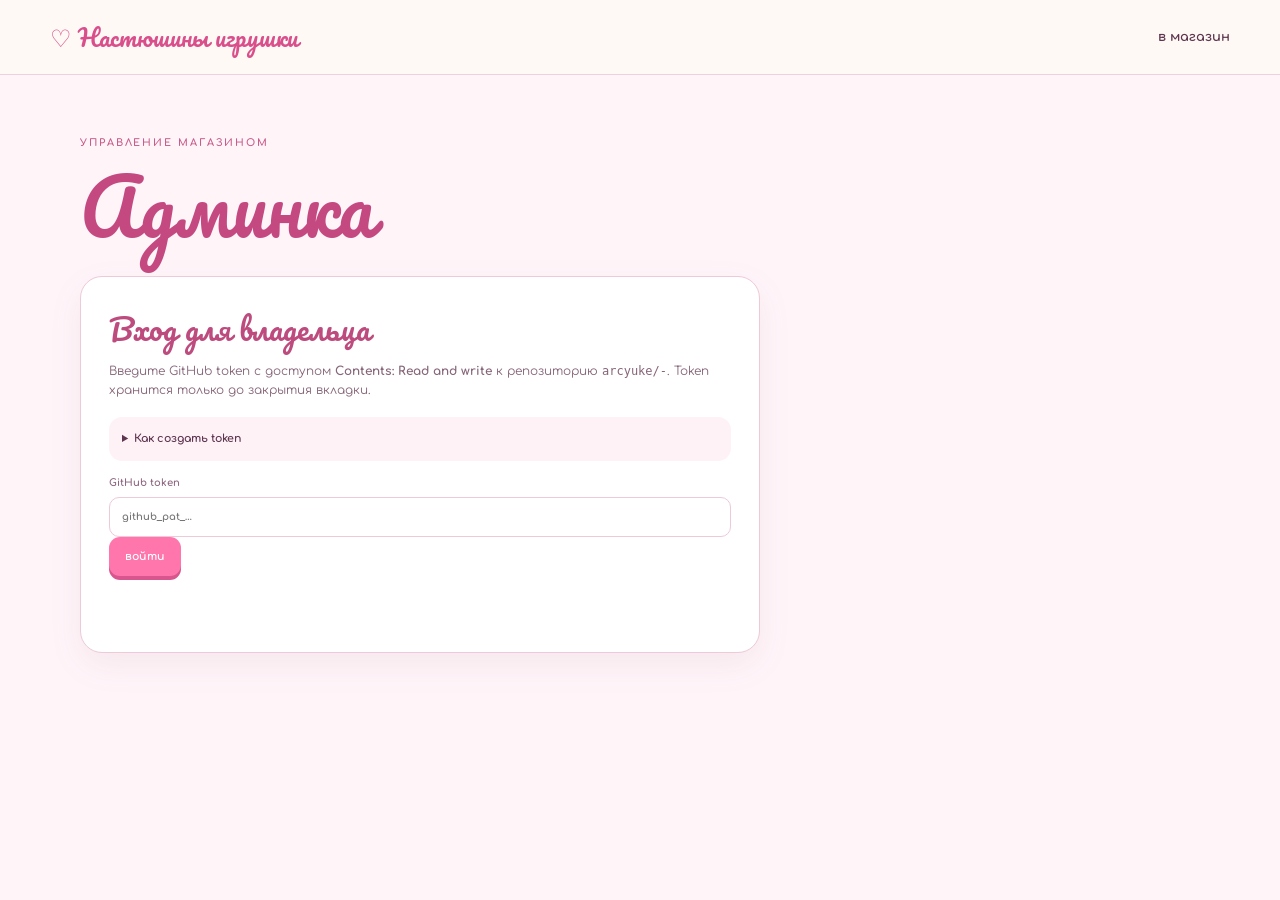
==== admin.html @ d54e8b75 "Собрать розовый магазин игрушек с админкой" ====
<!doctype html>
<html lang="ru">
<head>
  <meta charset="utf-8"><meta name="viewport" content="width=device-width, initial-scale=1">
  <meta name="robots" content="noindex,nofollow"><title>Админка — Настюшины игрушки</title>
  <link rel="stylesheet" href="assets/css/site.css"><link rel="stylesheet" href="assets/css/admin.css">
</head>
<body class="admin-body">
  <header class="site-header"><nav class="nav-shell"><a class="logo" href="index.html"><span>♡</span> Настюшины игрушки</a><div class="nav-links"><a href="index.html">в магазин</a></div></nav></header>
  <main class="admin-shell">
    <div class="admin-heading"><p class="eyebrow">управление магазином</p><h1 class="page-title">Админка</h1></div>
    <section class="login-panel" id="login-panel">
      <h2>Вход для владельца</h2>
      <p>Введите GitHub token с доступом <strong>Contents: Read and write</strong> к репозиторию <code>arcyuke/-</code>. Token хранится только до закрытия вкладки.</p>
      <details><summary>Как создать token</summary><ol><li>GitHub → Settings → Developer settings.</li><li>Fine-grained tokens → Generate new token.</li><li>Выберите репозиторий <b>arcyuke/-</b>.</li><li>Repository permissions → Contents → Read and write.</li></ol></details>
      <label>GitHub token<input id="token" type="password" autocomplete="off" placeholder="github_pat_…"></label>
      <button class="admin-button" id="login" type="button">войти</button><p class="admin-message" id="login-message"></p>
    </section>

    <section id="editor" hidden>
      <div class="editor-toolbar"><div><strong id="editor-status"></strong><p>Товары и фотографии сохраняются прямо в магазин.</p></div><div class="editor-actions"><button class="admin-button soft" id="add-product" type="button">+ товар</button><button class="admin-button" id="save" type="button">сохранить всё</button><button class="admin-button ghost" id="logout" type="button">выйти</button></div></div>
      <p class="admin-message sticky-message" id="save-message"></p>
      <div class="product-editor" id="product-editor"></div>
    </section>
  </main>
  <script src="assets/js/admin.js"></script>
</body>
</html>
---- assets/css/site.css ----
@import url('https://fonts.googleapis.com/css2?family=Comfortaa:wght@400;500;600;700&family=Pacifico&display=swap');

:root{--ink:#5e3650;--ink-soft:#865b76;--pink:#ff76ad;--pink-2:#ffb8d4;--blush:#fff0f6;--cream:#fffaf4;--lilac:#e7d7ff;--mint:#dff7ec;--line:#edc9da;--white:#fff;--shadow:0 18px 45px rgba(171,79,123,.14)}
*{box-sizing:border-box;margin:0;padding:0}
html{scroll-behavior:smooth}
body{min-height:100vh;overflow-x:hidden;background:var(--cream);color:var(--ink);font-family:'Comfortaa',system-ui,sans-serif;font-size:15px;line-height:1.6}
a{color:inherit}img{display:block;max-width:100%}button,input,textarea,select{font:inherit;color:inherit}
button,a{-webkit-tap-highlight-color:transparent}

.site-header{position:sticky;top:0;z-index:80;background:rgba(255,250,244,.88);backdrop-filter:blur(15px);border-bottom:1px solid rgba(237,201,218,.85)}
.nav-shell{width:min(1180px,calc(100% - 36px));min-height:74px;margin:auto;display:flex;align-items:center;justify-content:space-between;gap:26px}
.logo{text-decoration:none;font-family:'Pacifico',cursive;font-size:24px;color:#d94f8b;white-space:nowrap}.logo span{display:inline-block;animation:heartbeat 1.8s infinite}
.nav-links{display:flex;align-items:center;gap:25px}.nav-links a{text-decoration:none;font-weight:700;font-size:13px;transition:.2s}.nav-links a:hover{color:var(--pink);transform:translateY(-1px)}
.bag-link{padding:8px 13px;border:1px solid var(--line);border-radius:99px;background:#fff}.bag-link b{display:inline-grid;place-items:center;min-width:22px;height:22px;margin-left:5px;border-radius:50%;background:var(--pink);color:#fff;font-size:11px}
.nav-toggle{display:none;border:0;background:transparent;font-size:23px;color:var(--pink)}

.hero{position:relative;min-height:670px;display:grid;grid-template-columns:minmax(0,1.05fr) minmax(360px,.95fr);align-items:center;gap:30px;width:min(1260px,100%);margin:auto;padding:75px max(30px,calc((100vw - 1180px)/2));overflow:hidden;background:radial-gradient(circle at 85% 25%,#ffe0ed 0 15%,transparent 35%),linear-gradient(135deg,#fffaf4,#fff0f6 63%,#f2e7ff)}
.hero-copy{position:relative;z-index:2}.eyebrow{text-transform:uppercase;letter-spacing:.19em;font-size:10px;font-weight:700;color:#c85d8b;margin-bottom:13px}
.hero h1,.section-heading h2,.story-strip h2,.about-hero h1,.about-card h2{font-family:'Pacifico',cursive;font-weight:400;line-height:1.14;color:#c94782}
.hero h1{font-size:clamp(54px,6.5vw,94px);max-width:720px}.hero h1 em{font-style:normal;color:#75516f}
.hero-copy>p:not(.eyebrow){max-width:620px;font-size:16px;color:var(--ink-soft);margin-top:20px}
.hero-actions{display:flex;flex-wrap:wrap;gap:11px;margin-top:30px}.button{display:inline-flex;align-items:center;justify-content:center;min-width:190px;padding:13px 20px;border:2px solid var(--pink);border-radius:16px;text-decoration:none;font-weight:700;font-size:12px;box-shadow:0 6px 0 rgba(180,70,120,.14);transition:.2s}.button:hover{transform:translateY(-3px);box-shadow:0 9px 0 rgba(180,70,120,.13)}.button.primary{background:var(--pink);color:#fff}.button.secondary{background:#fff;color:#c34e81}
.trust-row{display:flex;flex-wrap:wrap;gap:17px;margin-top:27px;color:#a76a87;font-size:10px;font-weight:700}
.hero-art{position:relative;z-index:1;display:grid;place-items:center;min-height:460px}.plush-card{position:relative;width:min(390px,80vw);aspect-ratio:4/5;display:flex;flex-direction:column;align-items:center;justify-content:center;border-radius:46% 46% 44% 44%;background:linear-gradient(160deg,#ffe3ed,#f7c8dc);border:8px solid rgba(255,255,255,.8);box-shadow:0 30px 80px rgba(161,78,117,.24);transform:rotate(3deg)}
.hero-sprite-sheet{position:absolute;right:-90px;bottom:-100px;width:410px;opacity:.24;filter:drop-shadow(0 14px 20px rgba(154,72,111,.2));image-rendering:pixelated;animation:bob 4.2s ease-in-out infinite}
.plush-card:before,.plush-card:after{content:"";position:absolute;top:7%;width:34%;aspect-ratio:1;border-radius:50%;background:#efbdd2;z-index:-1;border:7px solid rgba(255,255,255,.7)}.plush-card:before{left:-3%}.plush-card:after{right:-3%}
.plush-face{font-family:monospace;font-size:clamp(48px,7vw,82px);color:#9b5374;letter-spacing:-8px}.plush-card i{margin-top:24px;padding:8px 17px;border-radius:99px;background:#fff8;color:#b24d7a;font-style:normal;font-size:11px;font-weight:700}
.sparkle{position:absolute;color:#e05895;font-size:32px;animation:twinkle 2s ease-in-out infinite}.s1{top:8%;right:2%}.s2{bottom:12%;left:3%;animation-delay:.6s}.s3{top:30%;left:0;color:#9f6bd5;animation-delay:1s}
.hero-bubble{position:absolute;border-radius:50%;filter:blur(1px);opacity:.6}.bubble-one{width:180px;height:180px;left:-50px;bottom:30px;background:#ffd9e7}.bubble-two{width:110px;height:110px;right:35%;top:-30px;background:#e7d7ff}

.pixel-friends{position:absolute;z-index:3;top:38px;left:42%;display:flex;align-items:end;filter:drop-shadow(0 8px 10px #d98ab366);animation:bob 3.2s ease-in-out infinite}.pixel-animal{position:relative;width:34px;height:33px;background:#d99ab5;border:4px solid #70465e;box-shadow:inset 0 -6px #c77d9e;image-rendering:pixelated}.pixel-animal:before,.pixel-animal:after{content:"";position:absolute;top:-12px;width:12px;height:13px;background:#d99ab5;border:4px solid #70465e;border-bottom:0}.pixel-animal:before{left:-4px}.pixel-animal:after{right:-4px}.cat-a:after{box-shadow:7px 25px 0 -3px #70465e}.cat-b{background:#efc8a6;box-shadow:inset 0 -6px #dea77f}.cat-b:before,.cat-b:after{background:#efc8a6}.tiny-heart{font-family:monospace;color:#ff4f92;font-size:22px;margin:0 8px 8px;animation:heartbeat 1.3s infinite}
.marquee{overflow:hidden;padding:10px 0;background:var(--pink);color:#fff;border-block:3px solid #fff;font-size:10px;letter-spacing:.16em;text-transform:uppercase;white-space:nowrap}.marquee div{width:max-content;animation:marquee 25s linear infinite}

.catalog-section{width:min(1180px,calc(100% - 32px));margin:auto;padding:92px 0}.section-heading{text-align:center;margin-bottom:30px}.section-heading h2{font-size:clamp(38px,5vw,61px)}
.filter-row{display:flex;flex-wrap:wrap;justify-content:center;gap:8px;margin:0 auto 35px}.filter-button{border:1px solid var(--line);border-radius:99px;background:#fff;padding:9px 15px;cursor:pointer;font-size:11px;font-weight:700;transition:.2s}.filter-button:hover,.filter-button.active{background:var(--pink);border-color:var(--pink);color:#fff;transform:translateY(-2px)}
.products-grid{display:grid;grid-template-columns:repeat(3,minmax(0,1fr));gap:24px}.product-card{position:relative;overflow:hidden;background:#fff;border:1px solid #f0cfde;border-radius:24px;box-shadow:0 10px 28px rgba(143,75,108,.09);opacity:0;transform:translateY(18px);transition:opacity .45s,transform .45s,box-shadow .25s}.product-card.visible{opacity:1;transform:none}.product-card:hover{transform:translateY(-7px);box-shadow:var(--shadow)}.product-link{text-decoration:none;display:block}.product-image{position:relative;aspect-ratio:1/1;background:linear-gradient(145deg,#fff2f7,#ecdfff);overflow:hidden}.product-image img{width:100%;height:100%;object-fit:cover;transition:transform .35s}.product-card:hover img{transform:scale(1.035)}
.product-placeholder{width:100%;height:100%;display:grid;place-items:center;font-size:86px;background-image:linear-gradient(90deg,rgba(255,255,255,.3) 1px,transparent 1px),linear-gradient(rgba(255,255,255,.3) 1px,transparent 1px);background-size:12px 12px}.product-placeholder:after{content:"♡";position:absolute;right:20px;bottom:12px;font-size:31px;color:#dd70a0}
.product-badge{position:absolute;top:13px;left:13px;padding:6px 10px;border-radius:99px;background:#fff;color:#d84f8b;font-size:9px;font-weight:700;box-shadow:0 5px 14px #a64d7730}.product-content{padding:18px 18px 20px}.product-title{font-family:'Pacifico',cursive;color:#b84879;font-size:24px;font-weight:400;line-height:1.25}.product-description{min-height:48px;margin:8px 0 15px;color:#886177;font-size:11px}.product-row{display:flex;justify-content:space-between;align-items:center;gap:12px}.product-price{font-weight:800;color:#6e4059}.product-stock{font-size:9px;font-weight:700;color:#7a9d8c}.product-stock.out{color:#bd7a95}.loading,.empty{text-align:center;grid-column:1/-1;padding:55px;color:#a56e89}

.story-strip{position:relative;width:min(1100px,calc(100% - 32px));margin:0 auto 80px;padding:55px 60px;display:grid;grid-template-columns:1fr 1.1fr;gap:45px;align-items:center;background:#f0e5ff;border:1px solid #decaf7;border-radius:32px;overflow:hidden}.story-strip h2{font-size:clamp(37px,4.5vw,58px)}.story-strip>p{color:#765d77}.bear-friends{position:absolute;right:40px;bottom:12px;opacity:.12;display:flex;align-items:center}.pixel-bear{position:relative;width:55px;height:68px;border:6px solid var(--ink);background:#dda983;border-radius:18px}.pixel-bear:before,.pixel-bear:after{content:"";position:absolute;top:-17px;width:18px;height:18px;border:5px solid var(--ink);background:#dda983;border-radius:5px}.pixel-bear:before{left:-7px}.pixel-bear:after{right:-7px}.pixel-bear.second{background:#eeabc5}.holding-hands{width:25px;height:7px;background:var(--ink)}
.story-sprite-sheet{position:absolute;right:-60px;bottom:-115px;width:430px;opacity:.13;image-rendering:pixelated}
.promise-grid{width:min(1100px,calc(100% - 32px));margin:0 auto 90px;display:grid;grid-template-columns:repeat(3,1fr);gap:16px}.promise-grid article{padding:28px;border:1px dashed #e4a9c3;border-radius:21px;background:#fff}.promise-grid b{color:#e66da3;font-size:11px}.promise-grid h3{margin:9px 0 6px;font-family:'Pacifico';font-size:24px;font-weight:400;color:#b84c7d}.promise-grid p{font-size:11px;color:#89667a}

.main-footer{position:relative;background:#653d59;color:#ffeaf3;padding:58px 0 25px;overflow:hidden}.footer-content{width:min(1100px,calc(100% - 36px));margin:auto;display:grid;grid-template-columns:1.3fr repeat(2,1fr);gap:45px}.footer-brand .logo{color:#fff}.footer-brand p{max-width:390px;margin-top:12px;color:#e8cbd9;font-size:11px}.footer-section h3{margin-bottom:13px;color:#fff;font-family:'Pacifico';font-weight:400;font-size:21px}.footer-section p{font-size:11px;margin:6px 0;color:#e8cbd9}.footer-section a{text-decoration:none}.footer-section a:hover{color:#fff}.admin-entry{opacity:.55}.footer-bottom{width:min(1100px,calc(100% - 36px));margin:35px auto 0;padding-top:18px;border-top:1px solid #ffffff22;font-size:9px;text-align:center;color:#d8b5c7}

.page-shell,.about-page,.product-page{width:min(1100px,calc(100% - 32px));margin:auto;padding:72px 0 90px;min-height:66vh}.page-title{font-family:'Pacifico';font-weight:400;font-size:clamp(48px,6vw,76px);color:#c44980;line-height:1.1}
.about-hero{text-align:center;max-width:850px;margin:auto;padding:45px 0 75px}.about-hero h1{font-size:clamp(55px,7vw,95px)}.about-hero h1 em{font-style:normal;color:#74536d}.about-hero>p:last-child{max-width:620px;margin:22px auto 0;color:#89677b}.about-card{display:grid;grid-template-columns:180px 1fr;gap:45px;align-items:center;padding:48px;border:1px solid var(--line);border-radius:30px;background:#fff;box-shadow:var(--shadow)}.about-icon{width:150px;height:150px;display:grid;place-items:center;border-radius:42% 58% 50% 50%;background:#ffdbea;color:#d95992;font-size:68px}.about-card h2{font-size:39px}.about-card p{margin-top:14px;color:#7f6073}.quote-card{max-width:750px;margin:35px auto 0;padding:36px;text-align:center;background:#e9ddff;border-radius:26px}.quote-card p{font-family:'Pacifico';font-size:28px;color:#765172}.quote-card span{display:block;margin-top:10px;font-size:10px}

.product-layout{display:grid;grid-template-columns:1.08fr .92fr;gap:55px;align-items:start}.gallery-main{overflow:hidden;border-radius:28px;background:#f8e7f0;border:1px solid var(--line);aspect-ratio:1/1}.gallery-main img{width:100%;height:100%;object-fit:cover}.product-large-placeholder{height:100%;display:grid;place-items:center;font-size:130px;background:linear-gradient(145deg,#ffeaf3,#e7d8ff)}.gallery-thumbs{display:flex;gap:9px;margin-top:11px;overflow:auto}.gallery-thumb{width:74px;height:74px;flex:0 0 auto;padding:0;border:2px solid transparent;border-radius:12px;overflow:hidden;background:#fff;cursor:pointer}.gallery-thumb.active{border-color:var(--pink)}.gallery-thumb img{width:100%;height:100%;object-fit:cover}.product-info{position:sticky;top:105px}.product-info .product-badge{position:static;display:inline-block}.product-info h1{font-family:'Pacifico';font-size:clamp(46px,5vw,68px);font-weight:400;color:#bf4b7d;line-height:1.15;margin:13px 0}.product-info .lead{color:#7b5c70;margin-bottom:22px}.detail-list{list-style:none;padding:18px 0;border-block:1px dashed var(--line)}.detail-list li{padding:5px 0;font-size:12px}.detail-list li:before{content:"♡";color:var(--pink);margin-right:9px}.buy-row{display:flex;align-items:center;justify-content:space-between;gap:20px;margin:26px 0 12px}.big-price{font-size:25px;font-weight:800}.stock-note{font-size:10px;color:#799985}.add-to-cart{width:100%;border:0;border-radius:17px;background:var(--pink);color:#fff;padding:15px;cursor:pointer;font-weight:800;box-shadow:0 7px 0 #d54f88;transition:.15s}.add-to-cart:hover{transform:translateY(-2px)}.add-to-cart:active{transform:translateY(4px);box-shadow:0 3px 0 #d54f88}.add-to-cart:disabled{background:#cbb4bf;box-shadow:none;cursor:not-allowed}.back-link{display:inline-block;margin-bottom:25px;text-decoration:none;font-size:11px;color:#ad6e8b}

.cart-items{display:grid;gap:12px;margin-top:35px}.cart-item{display:grid;grid-template-columns:100px 1fr auto;gap:18px;align-items:center;padding:12px;border:1px solid var(--line);border-radius:18px;background:#fff}.cart-item-media{width:100px;height:100px;border-radius:12px;overflow:hidden;background:#f7ddea;display:grid;place-items:center;font-size:42px}.cart-item-media img{width:100%;height:100%;object-fit:cover}.cart-item h3{font-family:'Pacifico';font-weight:400;font-size:23px;color:#b64b7a}.cart-item p{font-size:11px;color:#916a80}.qty{display:flex;align-items:center;gap:9px}.qty button,.remove-item{border:1px solid var(--line);background:#fff;border-radius:9px;cursor:pointer}.qty button{width:32px;height:32px}.remove-item{padding:8px;margin-top:7px;color:#b6718e;font-size:9px}.cart-summary{margin-top:24px;padding:25px;border-radius:20px;background:#f0e5ff;border:1px solid #dfcdf5}.summary-row{display:flex;justify-content:space-between;font-weight:800}.checkout-form{display:grid;grid-template-columns:1fr 1fr;gap:12px;margin-top:20px}.checkout-form input,.checkout-form textarea{width:100%;border:1px solid var(--line);background:#fff;border-radius:12px;padding:13px}.checkout-form textarea{grid-column:1/-1;min-height:95px;resize:vertical}.checkout-button{grid-column:1/-1;border:0;background:var(--pink);color:#fff;border-radius:14px;padding:14px;font-weight:800;cursor:pointer}.empty-cart{text-align:center;padding:70px 20px}.empty-cart .empty-icon{font-size:70px}.empty-cart p{margin:10px 0 25px;color:#8d6d80}

.floatie{position:fixed;z-index:20;pointer-events:none;opacity:.38;animation:float-up var(--duration) linear infinite;animation-delay:var(--delay);bottom:-60px;left:var(--left);filter:drop-shadow(0 3px 2px #c95b8d33)}.pixel-heart{width:14px;height:14px;background:#ff7caf;box-shadow:-7px 0 #ff7caf,7px 0 #ff7caf,0 7px #ff7caf,0 14px #ff7caf;transform:rotate(45deg);image-rendering:pixelated}.pixel-star{font-family:monospace;color:#a777d4;font-size:22px}.float-kitty{width:24px;height:22px;background:#f0b9ce;border:3px solid #774a61;position:relative}.float-kitty:before,.float-kitty:after{content:"";position:absolute;top:-8px;width:8px;height:8px;background:#f0b9ce;border:3px solid #774a61;border-bottom:0}.float-kitty:before{left:-3px}.float-kitty:after{right:-3px}
.toast{position:fixed;z-index:150;right:18px;bottom:18px;max-width:340px;padding:13px 17px;border-radius:13px;background:#6c405c;color:#fff;box-shadow:var(--shadow);opacity:0;transform:translateY(15px);pointer-events:none;transition:.25s;font-size:11px}.toast.show{opacity:1;transform:none}

@keyframes heartbeat{0%,45%,100%{transform:scale(1)}15%{transform:scale(1.22)}}@keyframes twinkle{50%{transform:scale(.55) rotate(15deg);opacity:.35}}@keyframes bob{50%{transform:translateY(-8px)}}@keyframes marquee{to{transform:translateX(-50%)}}@keyframes float-up{0%{transform:translateY(0) rotate(0);opacity:0}10%{opacity:.38}90%{opacity:.38}100%{transform:translateY(-120vh) rotate(220deg);opacity:0}}
@media(prefers-reduced-motion:reduce){*,*:before,*:after{animation-duration:.01ms!important;animation-iteration-count:1!important;scroll-behavior:auto!important}.floatie{display:none}}

@media(max-width:900px){.hero{grid-template-columns:1fr;min-height:auto;padding-top:70px}.hero-copy{text-align:center}.hero-copy>p:not(.eyebrow){margin-inline:auto}.hero-actions,.trust-row{justify-content:center}.hero-art{min-height:370px}.plush-card{width:300px}.products-grid{grid-template-columns:repeat(2,1fr)}.story-strip{grid-template-columns:1fr}.promise-grid{grid-template-columns:1fr}.product-layout{grid-template-columns:1fr}.product-info{position:static}.footer-content{grid-template-columns:1fr 1fr}.footer-brand{grid-column:1/-1}.pixel-friends{left:auto;right:6%}}
@media(max-width:620px){.nav-shell{width:calc(100% - 24px);min-height:64px}.logo{font-size:19px}.nav-toggle{display:block}.nav-links{display:none;position:absolute;left:12px;right:12px;top:64px;flex-direction:column;align-items:stretch;gap:0;padding:10px;background:#fff;border:1px solid var(--line);border-radius:16px;box-shadow:var(--shadow)}.nav-links.open{display:flex}.nav-links a{padding:11px}.bag-link{border:0}.hero{padding:62px 16px 45px}.hero h1{font-size:48px}.hero-copy>p:not(.eyebrow){font-size:13px}.trust-row{gap:10px}.hero-art{min-height:320px}.plush-card{width:250px}.pixel-friends{top:18px}.catalog-section{padding:65px 0}.products-grid{grid-template-columns:1fr;gap:18px}.product-image{aspect-ratio:1.1/1}.story-strip{padding:38px 25px}.promise-grid{margin-bottom:65px}.footer-content{grid-template-columns:1fr}.about-page,.page-shell,.product-page{padding-top:50px}.about-hero{padding-top:15px}.about-card{grid-template-columns:1fr;padding:27px}.about-icon{width:110px;height:110px}.product-layout{gap:28px}.cart-item{grid-template-columns:72px 1fr}.cart-item-media{width:72px;height:72px}.cart-item>div:last-child{grid-column:1/-1;display:flex;justify-content:space-between;align-items:center}.checkout-form{grid-template-columns:1fr}.checkout-form textarea,.checkout-button{grid-column:auto}.footer-brand{grid-column:auto}}
---- assets/css/admin.css ----
.admin-body{background:#fff5f9}.admin-shell{width:min(1120px,calc(100% - 28px));margin:auto;padding:60px 0 90px}.admin-heading{margin-bottom:28px}.login-panel,.product-editor-card{background:#fff;border:1px solid var(--line);border-radius:22px;box-shadow:0 12px 34px rgba(143,75,108,.08)}.login-panel{max-width:680px;padding:28px}.login-panel h2{font-family:'Pacifico';font-weight:400;font-size:30px;color:#bd4b7d}.login-panel p{margin:9px 0 17px;color:#866578;font-size:12px}.login-panel details{padding:13px;border-radius:13px;background:#fff2f7;font-size:11px}.login-panel summary{cursor:pointer;font-weight:800}.login-panel ol{margin:12px 0 0 19px}.login-panel label,.field label{display:block;margin-top:14px;color:#8e6780;font-size:10px;font-weight:700}.login-panel input,.field input,.field textarea,.field select{display:block;width:100%;margin-top:6px;padding:11px 12px;border:1px solid var(--line);border-radius:10px;background:#fff;color:var(--ink);outline:none}.field textarea{min-height:84px;resize:vertical}.login-panel input:focus,.field input:focus,.field textarea:focus,.field select:focus{border-color:var(--pink);box-shadow:0 0 0 3px #ffb8d455}.admin-button{border:0;border-radius:11px;background:var(--pink);color:#fff;padding:11px 16px;cursor:pointer;font-size:11px;font-weight:800;box-shadow:0 4px 0 #d8568d}.admin-button:hover{transform:translateY(-1px)}.admin-button:disabled{opacity:.5;cursor:wait;transform:none}.admin-button.soft{background:#9a72cf;box-shadow:0 4px 0 #7551a5}.admin-button.ghost{background:#fff;color:#9b6981;border:1px solid var(--line);box-shadow:none}.admin-message{min-height:22px;margin-top:11px;color:#8f7181;font-size:11px}.admin-message.error{color:#d53f6e}.admin-message.success{color:#4c9a75}.editor-toolbar{position:sticky;top:84px;z-index:20;display:flex;align-items:center;justify-content:space-between;gap:20px;padding:14px 16px;margin-bottom:16px;border:1px solid var(--line);border-radius:17px;background:rgba(255,250,252,.94);backdrop-filter:blur(12px);box-shadow:0 8px 25px #7d486112}.editor-toolbar p{font-size:9px;color:#9b7188}.editor-actions{display:flex;gap:8px;flex-wrap:wrap}.sticky-message{position:sticky;top:157px;z-index:19;margin:0 0 12px;padding-left:8px}.product-editor{display:grid;gap:18px}.product-editor-card{padding:22px}.product-card-head{display:flex;justify-content:space-between;align-items:center;gap:20px;margin-bottom:12px}.product-card-head h2{font-family:'Pacifico';font-weight:400;color:#b94979;font-size:26px}.danger-button{border:1px solid #efb6c9;border-radius:9px;background:#fff7fa;color:#ca527a;padding:8px 11px;cursor:pointer;font-size:9px}.editor-grid{display:grid;grid-template-columns:1.2fr .8fr .8fr;gap:12px}.field.span-2{grid-column:span 2}.field.span-3{grid-column:1/-1}.check-row{display:flex;gap:18px;margin-top:17px;padding:13px;border-radius:12px;background:#fff5f9}.check-row label{font-size:10px;font-weight:700}.photo-zone{margin-top:18px;padding-top:18px;border-top:1px dashed var(--line)}.photo-zone h3{font-size:12px}.photo-actions{display:flex;align-items:center;gap:10px;margin:10px 0}.photo-input{font-size:10px}.photo-grid{display:grid;grid-template-columns:repeat(auto-fill,minmax(130px,1fr));gap:10px}.photo-card{position:relative;overflow:hidden;border:1px solid var(--line);border-radius:13px;background:#fff}.photo-card img{width:100%;aspect-ratio:1;object-fit:cover}.photo-card-controls{display:grid;grid-template-columns:1fr 1fr;gap:4px;padding:6px}.photo-card button{border:0;border-radius:6px;background:#fff0f5;padding:6px;cursor:pointer;font-size:8px}.photo-card .remove-photo{grid-column:1/-1;color:#c94672}.upload-status{font-size:9px;color:#9a7488}.empty-photos{font-size:10px;color:#a77d93;padding:12px;border:1px dashed var(--line);border-radius:10px}.code-note{font-family:monospace;font-size:10px;color:#8c6a7d}
@media(max-width:760px){.admin-shell{padding-top:40px}.editor-toolbar{position:static;align-items:flex-start;flex-direction:column}.editor-actions{width:100%}.editor-actions .admin-button{flex:1}.sticky-message{position:static}.editor-grid{grid-template-columns:1fr}.field.span-2,.field.span-3{grid-column:auto}.check-row{flex-direction:column;gap:7px}.product-editor-card{padding:16px}.photo-grid{grid-template-columns:repeat(2,1fr)}}
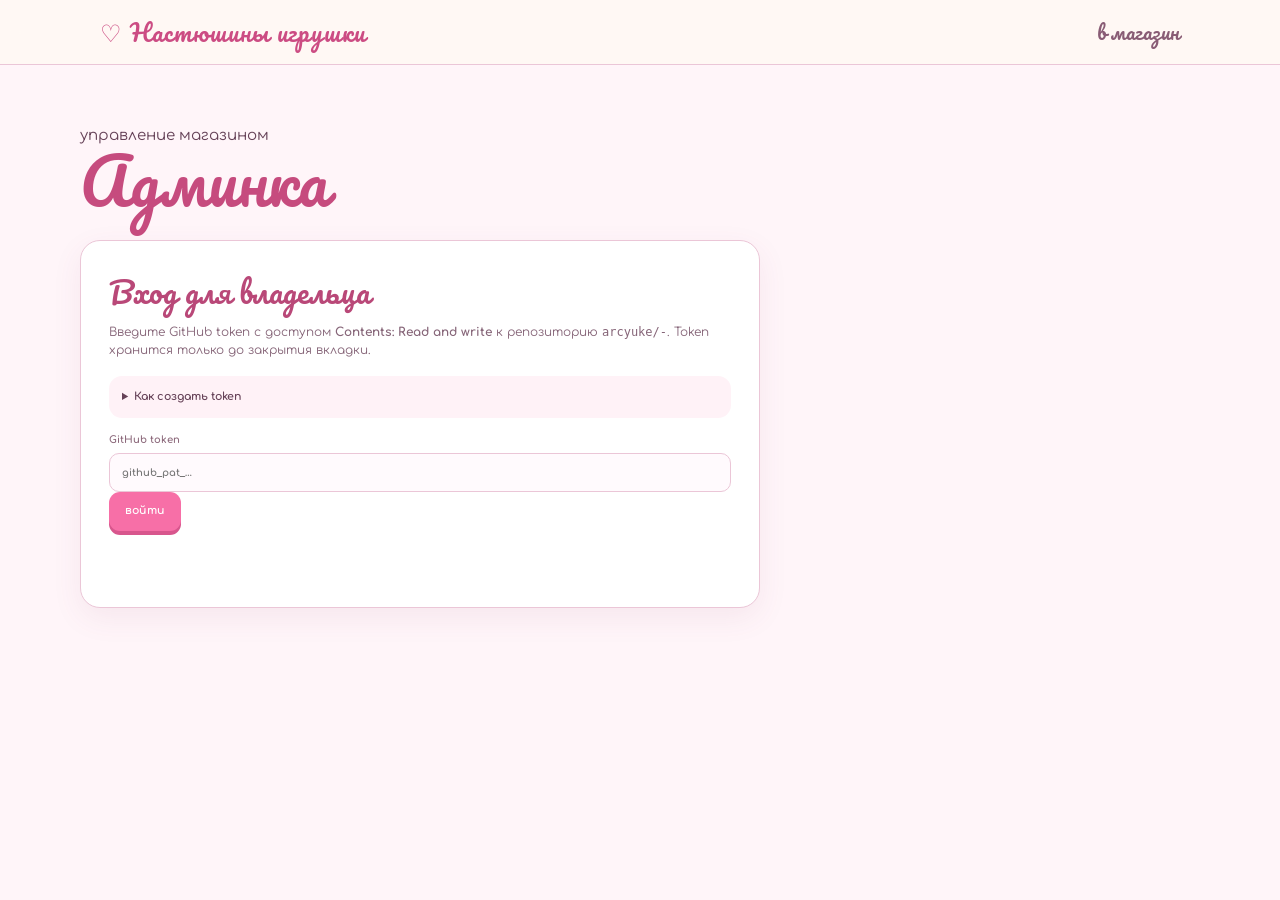
==== commit b3762483: "Пересобрать магазин на базе сайта 6months" ====
--- a/admin.html
+++ b/admin.html
@@ -3,7 +3,7 @@
 <head>
   <meta charset="utf-8"><meta name="viewport" content="width=device-width, initial-scale=1">
   <meta name="robots" content="noindex,nofollow"><title>Админка — Настюшины игрушки</title>
-  <link rel="stylesheet" href="assets/css/site.css"><link rel="stylesheet" href="assets/css/admin.css">
+  <link rel="stylesheet" href="assets/css/site.css"><link rel="stylesheet" href="assets/css/admin.css"><link rel="stylesheet" href="assets/css/toy-theme.css">
 </head>
 <body class="admin-body">
   <header class="site-header"><nav class="nav-shell"><a class="logo" href="index.html"><span>♡</span> Настюшины игрушки</a><div class="nav-links"><a href="index.html">в магазин</a></div></nav></header>
--- a/assets/css/site.css
+++ b/assets/css/site.css
@@ -1,60 +1,119 @@
-@import url('https://fonts.googleapis.com/css2?family=Comfortaa:wght@400;500;600;700&family=Pacifico&display=swap');
-
-:root{--ink:#5e3650;--ink-soft:#865b76;--pink:#ff76ad;--pink-2:#ffb8d4;--blush:#fff0f6;--cream:#fffaf4;--lilac:#e7d7ff;--mint:#dff7ec;--line:#edc9da;--white:#fff;--shadow:0 18px 45px rgba(171,79,123,.14)}
 *{box-sizing:border-box;margin:0;padding:0}
 html{scroll-behavior:smooth}
-body{min-height:100vh;overflow-x:hidden;background:var(--cream);color:var(--ink);font-family:'Comfortaa',system-ui,sans-serif;font-size:15px;line-height:1.6}
-a{color:inherit}img{display:block;max-width:100%}button,input,textarea,select{font:inherit;color:inherit}
-button,a{-webkit-tap-highlight-color:transparent}
+body{min-height:100vh;overflow-x:hidden;background:#000;color:#fff;font-family:"Helvetica Neue",Arial,sans-serif;font-size:15px;font-weight:400;line-height:1.5}
+a{color:inherit}
+img,video{display:block;max-width:100%}
+button,input,select{font:inherit}
 
-.site-header{position:sticky;top:0;z-index:80;background:rgba(255,250,244,.88);backdrop-filter:blur(15px);border-bottom:1px solid rgba(237,201,218,.85)}
-.nav-shell{width:min(1180px,calc(100% - 36px));min-height:74px;margin:auto;display:flex;align-items:center;justify-content:space-between;gap:26px}
-.logo{text-decoration:none;font-family:'Pacifico',cursive;font-size:24px;color:#d94f8b;white-space:nowrap}.logo span{display:inline-block;animation:heartbeat 1.8s infinite}
-.nav-links{display:flex;align-items:center;gap:25px}.nav-links a{text-decoration:none;font-weight:700;font-size:13px;transition:.2s}.nav-links a:hover{color:var(--pink);transform:translateY(-1px)}
-.bag-link{padding:8px 13px;border:1px solid var(--line);border-radius:99px;background:#fff}.bag-link b{display:inline-grid;place-items:center;min-width:22px;height:22px;margin-left:5px;border-radius:50%;background:var(--pink);color:#fff;font-size:11px}
-.nav-toggle{display:none;border:0;background:transparent;font-size:23px;color:var(--pink)}
+.site-header{position:sticky;top:0;z-index:50;background:rgba(0,0,0,.94);border-bottom:1px solid #262626;transition:background .2s,border-color .2s}
+.site-header.is-scrolled{background:rgba(0,0,0,.99);border-color:#383838}
+.nav-shell{max-width:1120px;margin:auto;padding:14px 20px;display:flex;align-items:center;justify-content:space-between;gap:18px;transition:padding .2s}
+.site-header.is-scrolled .nav-shell{padding-top:10px;padding-bottom:10px}
+.logo,.nav-links a,.button,.page-title,.hero h1,.section-heading h2,.process-section h2,.product-title,.footer-section h3{font-family:"Monotype Corsiva",cursive;font-style:italic;font-weight:400}
+.logo{font-size:27px;text-decoration:none;letter-spacing:.04em;white-space:nowrap}
+.nav-links{display:flex;gap:22px;align-items:center}
+.nav-links a{text-decoration:none;font-size:20px;color:#e2e2e2;transition:opacity .2s}
+.nav-links a:hover{opacity:.65}
 
-.hero{position:relative;min-height:670px;display:grid;grid-template-columns:minmax(0,1.05fr) minmax(360px,.95fr);align-items:center;gap:30px;width:min(1260px,100%);margin:auto;padding:75px max(30px,calc((100vw - 1180px)/2));overflow:hidden;background:radial-gradient(circle at 85% 25%,#ffe0ed 0 15%,transparent 35%),linear-gradient(135deg,#fffaf4,#fff0f6 63%,#f2e7ff)}
-.hero-copy{position:relative;z-index:2}.eyebrow{text-transform:uppercase;letter-spacing:.19em;font-size:10px;font-weight:700;color:#c85d8b;margin-bottom:13px}
-.hero h1,.section-heading h2,.story-strip h2,.about-hero h1,.about-card h2{font-family:'Pacifico',cursive;font-weight:400;line-height:1.14;color:#c94782}
-.hero h1{font-size:clamp(54px,6.5vw,94px);max-width:720px}.hero h1 em{font-style:normal;color:#75516f}
-.hero-copy>p:not(.eyebrow){max-width:620px;font-size:16px;color:var(--ink-soft);margin-top:20px}
-.hero-actions{display:flex;flex-wrap:wrap;gap:11px;margin-top:30px}.button{display:inline-flex;align-items:center;justify-content:center;min-width:190px;padding:13px 20px;border:2px solid var(--pink);border-radius:16px;text-decoration:none;font-weight:700;font-size:12px;box-shadow:0 6px 0 rgba(180,70,120,.14);transition:.2s}.button:hover{transform:translateY(-3px);box-shadow:0 9px 0 rgba(180,70,120,.13)}.button.primary{background:var(--pink);color:#fff}.button.secondary{background:#fff;color:#c34e81}
-.trust-row{display:flex;flex-wrap:wrap;gap:17px;margin-top:27px;color:#a76a87;font-size:10px;font-weight:700}
-.hero-art{position:relative;z-index:1;display:grid;place-items:center;min-height:460px}.plush-card{position:relative;width:min(390px,80vw);aspect-ratio:4/5;display:flex;flex-direction:column;align-items:center;justify-content:center;border-radius:46% 46% 44% 44%;background:linear-gradient(160deg,#ffe3ed,#f7c8dc);border:8px solid rgba(255,255,255,.8);box-shadow:0 30px 80px rgba(161,78,117,.24);transform:rotate(3deg)}
-.hero-sprite-sheet{position:absolute;right:-90px;bottom:-100px;width:410px;opacity:.24;filter:drop-shadow(0 14px 20px rgba(154,72,111,.2));image-rendering:pixelated;animation:bob 4.2s ease-in-out infinite}
-.plush-card:before,.plush-card:after{content:"";position:absolute;top:7%;width:34%;aspect-ratio:1;border-radius:50%;background:#efbdd2;z-index:-1;border:7px solid rgba(255,255,255,.7)}.plush-card:before{left:-3%}.plush-card:after{right:-3%}
-.plush-face{font-family:monospace;font-size:clamp(48px,7vw,82px);color:#9b5374;letter-spacing:-8px}.plush-card i{margin-top:24px;padding:8px 17px;border-radius:99px;background:#fff8;color:#b24d7a;font-style:normal;font-size:11px;font-weight:700}
-.sparkle{position:absolute;color:#e05895;font-size:32px;animation:twinkle 2s ease-in-out infinite}.s1{top:8%;right:2%}.s2{bottom:12%;left:3%;animation-delay:.6s}.s3{top:30%;left:0;color:#9f6bd5;animation-delay:1s}
-.hero-bubble{position:absolute;border-radius:50%;filter:blur(1px);opacity:.6}.bubble-one{width:180px;height:180px;left:-50px;bottom:30px;background:#ffd9e7}.bubble-two{width:110px;height:110px;right:35%;top:-30px;background:#e7d7ff}
+.hero{position:relative;width:100%;height:clamp(390px,43vw,535px);overflow:hidden;border-bottom:1px solid #1d1d1d;background:#000}
+.hero-media,.hero-overlay{position:absolute;inset:0}
+.hero-media video{width:100%;height:100%;object-fit:cover;object-position:center 45%;opacity:0;filter:grayscale(1) contrast(1.06);transition:opacity .35s ease}
+.hero-media video.is-ready{opacity:1}
+.hero-overlay{background:linear-gradient(180deg,rgba(0,0,0,.12),rgba(0,0,0,.68))}
+.hero-content{position:relative;z-index:1;width:min(760px,calc(100% - 34px));height:100%;margin:auto;display:flex;flex-direction:column;justify-content:center;align-items:center;text-align:center;padding:40px 0}
+.hero-kicker{font-size:11px;letter-spacing:.14em;color:#c2c2c2;font-weight:400}
+.hero h1{font-size:clamp(64px,8.5vw,104px);line-height:.92;margin:8px 0 15px;letter-spacing:.01em}
+.hero-content>p:not(.hero-kicker){font-size:15px;font-weight:400;color:#d0d0d0;max-width:590px}
+.hero-actions{display:flex;gap:10px;justify-content:center;margin-top:24px;flex-wrap:wrap}
+.button{min-width:150px;padding:9px 18px;border:1px solid #fff;text-decoration:none;text-align:center;font-size:18px;line-height:1.1;transition:transform .2s,opacity .2s}
+.button:hover{transform:translateY(-1px)}
+.button-light,.button-light:hover{background:#fff;color:#000}
+.button-ghost{background:transparent;color:#fff}
+.button-ghost:hover{opacity:.72}
 
-.pixel-friends{position:absolute;z-index:3;top:38px;left:42%;display:flex;align-items:end;filter:drop-shadow(0 8px 10px #d98ab366);animation:bob 3.2s ease-in-out infinite}.pixel-animal{position:relative;width:34px;height:33px;background:#d99ab5;border:4px solid #70465e;box-shadow:inset 0 -6px #c77d9e;image-rendering:pixelated}.pixel-animal:before,.pixel-animal:after{content:"";position:absolute;top:-12px;width:12px;height:13px;background:#d99ab5;border:4px solid #70465e;border-bottom:0}.pixel-animal:before{left:-4px}.pixel-animal:after{right:-4px}.cat-a:after{box-shadow:7px 25px 0 -3px #70465e}.cat-b{background:#efc8a6;box-shadow:inset 0 -6px #dea77f}.cat-b:before,.cat-b:after{background:#efc8a6}.tiny-heart{font-family:monospace;color:#ff4f92;font-size:22px;margin:0 8px 8px;animation:heartbeat 1.3s infinite}
-.marquee{overflow:hidden;padding:10px 0;background:var(--pink);color:#fff;border-block:3px solid #fff;font-size:10px;letter-spacing:.16em;text-transform:uppercase;white-space:nowrap}.marquee div{width:max-content;animation:marquee 25s linear infinite}
+.catalog-section{max-width:1040px;margin:0 auto;padding:58px 18px}
+.section-heading{text-align:center;margin-bottom:25px}
+.section-heading h2,.process-section h2{font-size:clamp(31px,4vw,42px);line-height:1;font-weight:400}
+.products-grid{display:grid;grid-template-columns:repeat(auto-fit,minmax(220px,1fr));gap:20px}
+.product-card{background:#0e0e0e;border:1px solid #222;overflow:hidden;transition:transform .25s,border-color .25s,opacity .45s;opacity:0;transform:translateY(12px)}
+.product-card.is-visible{opacity:1;transform:none}
+.product-card:hover{transform:translateY(-3px);border-color:#3c3c3c}
+.product-link{text-decoration:none;display:block}
+.product-image{height:clamp(255px,28vw,350px);background:#151515;overflow:hidden;position:relative}
+.product-image img{width:100%;height:100%;object-fit:cover;transition:transform .3s}
+.product-card:hover .product-image img{transform:scale(1.018)}
+.product-badge{position:absolute;left:10px;top:10px;background:rgba(0,0,0,.82);border:1px solid #555;padding:4px 8px;font-size:9px;letter-spacing:.1em;font-weight:400}
+.product-content{padding:14px}
+.product-title{font-size:21px;font-weight:400;text-transform:lowercase;line-height:1.05}
+.product-description{color:#a9a9a9;font-size:12px;font-weight:400;margin:7px 0 12px;line-height:1.45}
+.product-row{display:flex;justify-content:space-between;gap:14px;align-items:end}
+.product-price{font-size:16px;font-weight:400}
+.product-stock{font-size:10px;font-weight:400;color:#999;text-align:right}
+.product-stock.available{color:#d9d9d9}
+.product-stock.sold-out{color:#777}
 
-.catalog-section{width:min(1180px,calc(100% - 32px));margin:auto;padding:92px 0}.section-heading{text-align:center;margin-bottom:30px}.section-heading h2{font-size:clamp(38px,5vw,61px)}
-.filter-row{display:flex;flex-wrap:wrap;justify-content:center;gap:8px;margin:0 auto 35px}.filter-button{border:1px solid var(--line);border-radius:99px;background:#fff;padding:9px 15px;cursor:pointer;font-size:11px;font-weight:700;transition:.2s}.filter-button:hover,.filter-button.active{background:var(--pink);border-color:var(--pink);color:#fff;transform:translateY(-2px)}
-.products-grid{display:grid;grid-template-columns:repeat(3,minmax(0,1fr));gap:24px}.product-card{position:relative;overflow:hidden;background:#fff;border:1px solid #f0cfde;border-radius:24px;box-shadow:0 10px 28px rgba(143,75,108,.09);opacity:0;transform:translateY(18px);transition:opacity .45s,transform .45s,box-shadow .25s}.product-card.visible{opacity:1;transform:none}.product-card:hover{transform:translateY(-7px);box-shadow:var(--shadow)}.product-link{text-decoration:none;display:block}.product-image{position:relative;aspect-ratio:1/1;background:linear-gradient(145deg,#fff2f7,#ecdfff);overflow:hidden}.product-image img{width:100%;height:100%;object-fit:cover;transition:transform .35s}.product-card:hover img{transform:scale(1.035)}
-.product-placeholder{width:100%;height:100%;display:grid;place-items:center;font-size:86px;background-image:linear-gradient(90deg,rgba(255,255,255,.3) 1px,transparent 1px),linear-gradient(rgba(255,255,255,.3) 1px,transparent 1px);background-size:12px 12px}.product-placeholder:after{content:"♡";position:absolute;right:20px;bottom:12px;font-size:31px;color:#dd70a0}
-.product-badge{position:absolute;top:13px;left:13px;padding:6px 10px;border-radius:99px;background:#fff;color:#d84f8b;font-size:9px;font-weight:700;box-shadow:0 5px 14px #a64d7730}.product-content{padding:18px 18px 20px}.product-title{font-family:'Pacifico',cursive;color:#b84879;font-size:24px;font-weight:400;line-height:1.25}.product-description{min-height:48px;margin:8px 0 15px;color:#886177;font-size:11px}.product-row{display:flex;justify-content:space-between;align-items:center;gap:12px}.product-price{font-weight:800;color:#6e4059}.product-stock{font-size:9px;font-weight:700;color:#7a9d8c}.product-stock.out{color:#bd7a95}.loading,.empty{text-align:center;grid-column:1/-1;padding:55px;color:#a56e89}
+.process-section{max-width:1040px;margin:0 auto 62px;padding:38px 18px;border-top:1px solid #242424;border-bottom:1px solid #242424;display:grid;grid-template-columns:1.1fr 1fr;gap:35px;align-items:end}
+.process-section>p{color:#aaa;font-size:14px;font-weight:400;max-width:480px}
 
-.story-strip{position:relative;width:min(1100px,calc(100% - 32px));margin:0 auto 80px;padding:55px 60px;display:grid;grid-template-columns:1fr 1.1fr;gap:45px;align-items:center;background:#f0e5ff;border:1px solid #decaf7;border-radius:32px;overflow:hidden}.story-strip h2{font-size:clamp(37px,4.5vw,58px)}.story-strip>p{color:#765d77}.bear-friends{position:absolute;right:40px;bottom:12px;opacity:.12;display:flex;align-items:center}.pixel-bear{position:relative;width:55px;height:68px;border:6px solid var(--ink);background:#dda983;border-radius:18px}.pixel-bear:before,.pixel-bear:after{content:"";position:absolute;top:-17px;width:18px;height:18px;border:5px solid var(--ink);background:#dda983;border-radius:5px}.pixel-bear:before{left:-7px}.pixel-bear:after{right:-7px}.pixel-bear.second{background:#eeabc5}.holding-hands{width:25px;height:7px;background:var(--ink)}
-.story-sprite-sheet{position:absolute;right:-60px;bottom:-115px;width:430px;opacity:.13;image-rendering:pixelated}
-.promise-grid{width:min(1100px,calc(100% - 32px));margin:0 auto 90px;display:grid;grid-template-columns:repeat(3,1fr);gap:16px}.promise-grid article{padding:28px;border:1px dashed #e4a9c3;border-radius:21px;background:#fff}.promise-grid b{color:#e66da3;font-size:11px}.promise-grid h3{margin:9px 0 6px;font-family:'Pacifico';font-size:24px;font-weight:400;color:#b84c7d}.promise-grid p{font-size:11px;color:#89667a}
+.main-footer{border-top:1px solid #262626;background:#0a0a0a;padding:38px 0 18px}
+.footer-content{max-width:1040px;margin:auto;padding:0 18px;display:grid;grid-template-columns:repeat(3,1fr);gap:28px;text-align:center}
+.footer-section h3{font-size:19px;letter-spacing:.02em;color:#fff;margin-bottom:11px;font-weight:400}
+.footer-section p{font-size:12px;font-weight:400;color:#999;margin:5px 0}
+.footer-section a{text-decoration:none}
+.footer-section a:hover{color:#fff}
+.admin-entry{opacity:.48}
+.footer-bottom{max-width:1040px;margin:25px auto 0;padding:14px 18px 0;border-top:1px solid #222;text-align:center;color:#666;font-size:11px;font-weight:400}
 
-.main-footer{position:relative;background:#653d59;color:#ffeaf3;padding:58px 0 25px;overflow:hidden}.footer-content{width:min(1100px,calc(100% - 36px));margin:auto;display:grid;grid-template-columns:1.3fr repeat(2,1fr);gap:45px}.footer-brand .logo{color:#fff}.footer-brand p{max-width:390px;margin-top:12px;color:#e8cbd9;font-size:11px}.footer-section h3{margin-bottom:13px;color:#fff;font-family:'Pacifico';font-weight:400;font-size:21px}.footer-section p{font-size:11px;margin:6px 0;color:#e8cbd9}.footer-section a{text-decoration:none}.footer-section a:hover{color:#fff}.admin-entry{opacity:.55}.footer-bottom{width:min(1100px,calc(100% - 36px));margin:35px auto 0;padding-top:18px;border-top:1px solid #ffffff22;font-size:9px;text-align:center;color:#d8b5c7}
+.custom-alert{position:fixed;right:18px;bottom:18px;z-index:100;background:#111;border:1px solid #444;padding:10px 15px;opacity:0;transform:translateY(8px);pointer-events:none;transition:.2s;font-size:12px;font-weight:400}
+.custom-alert.show{opacity:1;transform:none}
+.page-shell{max-width:820px;margin:0 auto;padding:50px 18px 70px}
+.page-title{font-size:clamp(42px,6vw,64px);font-weight:400;line-height:1;margin-bottom:20px}
+.text-panel{background:#0d0d0d;border:1px solid #262626;padding:clamp(22px,4vw,40px);color:#c7c7c7;font-size:14px;font-weight:400}
+.text-panel p+p{margin-top:15px}
+.muted{color:#888;font-weight:400}
+.loading-shell{min-height:48vh;display:grid;place-items:center}
+.loading-line{width:115px;height:1px;background:#333;overflow:hidden}
+.loading-line:after{content:"";display:block;width:45%;height:100%;background:#fff;animation:loading 1s infinite ease-in-out}
+@keyframes loading{0%{transform:translateX(-110%)}100%{transform:translateX(330%)}}
+[data-reveal]{opacity:0;transform:translateY(14px);transition:opacity .5s,transform .5s}
+[data-reveal].is-visible{opacity:1;transform:none}
 
-.page-shell,.about-page,.product-page{width:min(1100px,calc(100% - 32px));margin:auto;padding:72px 0 90px;min-height:66vh}.page-title{font-family:'Pacifico';font-weight:400;font-size:clamp(48px,6vw,76px);color:#c44980;line-height:1.1}
-.about-hero{text-align:center;max-width:850px;margin:auto;padding:45px 0 75px}.about-hero h1{font-size:clamp(55px,7vw,95px)}.about-hero h1 em{font-style:normal;color:#74536d}.about-hero>p:last-child{max-width:620px;margin:22px auto 0;color:#89677b}.about-card{display:grid;grid-template-columns:180px 1fr;gap:45px;align-items:center;padding:48px;border:1px solid var(--line);border-radius:30px;background:#fff;box-shadow:var(--shadow)}.about-icon{width:150px;height:150px;display:grid;place-items:center;border-radius:42% 58% 50% 50%;background:#ffdbea;color:#d95992;font-size:68px}.about-card h2{font-size:39px}.about-card p{margin-top:14px;color:#7f6073}.quote-card{max-width:750px;margin:35px auto 0;padding:36px;text-align:center;background:#e9ddff;border-radius:26px}.quote-card p{font-family:'Pacifico';font-size:28px;color:#765172}.quote-card span{display:block;margin-top:10px;font-size:10px}
+@media(max-width:760px){
+  body{font-size:14px}
+  .nav-shell{padding:12px 14px;gap:10px}
+  .site-header.is-scrolled .nav-shell{padding-top:9px;padding-bottom:9px}
+  .logo{font-size:24px}
+  .nav-links{gap:11px}
+  .nav-links a{font-size:17px}
+  .hero{height:clamp(330px,67vh,460px)}
+  .hero-content{padding:30px 0}
+  .hero h1{font-size:clamp(58px,17vw,84px);margin-bottom:12px}
+  .hero-content>p:not(.hero-kicker){font-size:13px;max-width:360px}
+  .hero-actions{margin-top:19px}
+  .button{min-width:140px;width:min(100%,255px);padding:8px 16px;font-size:17px}
+  .catalog-section{padding:44px 12px}
+  .products-grid{grid-template-columns:repeat(2,minmax(0,1fr));gap:12px}
+  .product-image{height:clamp(205px,56vw,295px)}
+  .product-content{padding:11px}
+  .product-title{font-size:19px}
+  .product-description{font-size:11px}
+  .product-row{display:block}
+  .product-stock{text-align:left;margin-top:5px}
+  .process-section{grid-template-columns:1fr;padding:32px 14px;margin-bottom:48px;gap:20px}
+  .footer-content{grid-template-columns:1fr;gap:23px}
+  .page-shell{padding:40px 14px 56px}
+}
 
-.product-layout{display:grid;grid-template-columns:1.08fr .92fr;gap:55px;align-items:start}.gallery-main{overflow:hidden;border-radius:28px;background:#f8e7f0;border:1px solid var(--line);aspect-ratio:1/1}.gallery-main img{width:100%;height:100%;object-fit:cover}.product-large-placeholder{height:100%;display:grid;place-items:center;font-size:130px;background:linear-gradient(145deg,#ffeaf3,#e7d8ff)}.gallery-thumbs{display:flex;gap:9px;margin-top:11px;overflow:auto}.gallery-thumb{width:74px;height:74px;flex:0 0 auto;padding:0;border:2px solid transparent;border-radius:12px;overflow:hidden;background:#fff;cursor:pointer}.gallery-thumb.active{border-color:var(--pink)}.gallery-thumb img{width:100%;height:100%;object-fit:cover}.product-info{position:sticky;top:105px}.product-info .product-badge{position:static;display:inline-block}.product-info h1{font-family:'Pacifico';font-size:clamp(46px,5vw,68px);font-weight:400;color:#bf4b7d;line-height:1.15;margin:13px 0}.product-info .lead{color:#7b5c70;margin-bottom:22px}.detail-list{list-style:none;padding:18px 0;border-block:1px dashed var(--line)}.detail-list li{padding:5px 0;font-size:12px}.detail-list li:before{content:"♡";color:var(--pink);margin-right:9px}.buy-row{display:flex;align-items:center;justify-content:space-between;gap:20px;margin:26px 0 12px}.big-price{font-size:25px;font-weight:800}.stock-note{font-size:10px;color:#799985}.add-to-cart{width:100%;border:0;border-radius:17px;background:var(--pink);color:#fff;padding:15px;cursor:pointer;font-weight:800;box-shadow:0 7px 0 #d54f88;transition:.15s}.add-to-cart:hover{transform:translateY(-2px)}.add-to-cart:active{transform:translateY(4px);box-shadow:0 3px 0 #d54f88}.add-to-cart:disabled{background:#cbb4bf;box-shadow:none;cursor:not-allowed}.back-link{display:inline-block;margin-bottom:25px;text-decoration:none;font-size:11px;color:#ad6e8b}
+@media(max-width:480px){
+  .nav-links a:nth-child(2){display:none}
+  .nav-links{gap:9px}
+  .nav-links a{font-size:16px}
+  .hero{height:390px;min-height:0}
+  .hero h1{font-size:62px}
+  .products-grid{grid-template-columns:1fr}
+  .product-image{height:min(94vw,350px)}
+  .product-title{font-size:20px}
+  .section-heading h2,.process-section h2{font-size:32px}
+  .footer-content{gap:20px}
+}
 
-.cart-items{display:grid;gap:12px;margin-top:35px}.cart-item{display:grid;grid-template-columns:100px 1fr auto;gap:18px;align-items:center;padding:12px;border:1px solid var(--line);border-radius:18px;background:#fff}.cart-item-media{width:100px;height:100px;border-radius:12px;overflow:hidden;background:#f7ddea;display:grid;place-items:center;font-size:42px}.cart-item-media img{width:100%;height:100%;object-fit:cover}.cart-item h3{font-family:'Pacifico';font-weight:400;font-size:23px;color:#b64b7a}.cart-item p{font-size:11px;color:#916a80}.qty{display:flex;align-items:center;gap:9px}.qty button,.remove-item{border:1px solid var(--line);background:#fff;border-radius:9px;cursor:pointer}.qty button{width:32px;height:32px}.remove-item{padding:8px;margin-top:7px;color:#b6718e;font-size:9px}.cart-summary{margin-top:24px;padding:25px;border-radius:20px;background:#f0e5ff;border:1px solid #dfcdf5}.summary-row{display:flex;justify-content:space-between;font-weight:800}.checkout-form{display:grid;grid-template-columns:1fr 1fr;gap:12px;margin-top:20px}.checkout-form input,.checkout-form textarea{width:100%;border:1px solid var(--line);background:#fff;border-radius:12px;padding:13px}.checkout-form textarea{grid-column:1/-1;min-height:95px;resize:vertical}.checkout-button{grid-column:1/-1;border:0;background:var(--pink);color:#fff;border-radius:14px;padding:14px;font-weight:800;cursor:pointer}.empty-cart{text-align:center;padding:70px 20px}.empty-cart .empty-icon{font-size:70px}.empty-cart p{margin:10px 0 25px;color:#8d6d80}
-
-.floatie{position:fixed;z-index:20;pointer-events:none;opacity:.38;animation:float-up var(--duration) linear infinite;animation-delay:var(--delay);bottom:-60px;left:var(--left);filter:drop-shadow(0 3px 2px #c95b8d33)}.pixel-heart{width:14px;height:14px;background:#ff7caf;box-shadow:-7px 0 #ff7caf,7px 0 #ff7caf,0 7px #ff7caf,0 14px #ff7caf;transform:rotate(45deg);image-rendering:pixelated}.pixel-star{font-family:monospace;color:#a777d4;font-size:22px}.float-kitty{width:24px;height:22px;background:#f0b9ce;border:3px solid #774a61;position:relative}.float-kitty:before,.float-kitty:after{content:"";position:absolute;top:-8px;width:8px;height:8px;background:#f0b9ce;border:3px solid #774a61;border-bottom:0}.float-kitty:before{left:-3px}.float-kitty:after{right:-3px}
-.toast{position:fixed;z-index:150;right:18px;bottom:18px;max-width:340px;padding:13px 17px;border-radius:13px;background:#6c405c;color:#fff;box-shadow:var(--shadow);opacity:0;transform:translateY(15px);pointer-events:none;transition:.25s;font-size:11px}.toast.show{opacity:1;transform:none}
-
-@keyframes heartbeat{0%,45%,100%{transform:scale(1)}15%{transform:scale(1.22)}}@keyframes twinkle{50%{transform:scale(.55) rotate(15deg);opacity:.35}}@keyframes bob{50%{transform:translateY(-8px)}}@keyframes marquee{to{transform:translateX(-50%)}}@keyframes float-up{0%{transform:translateY(0) rotate(0);opacity:0}10%{opacity:.38}90%{opacity:.38}100%{transform:translateY(-120vh) rotate(220deg);opacity:0}}
-@media(prefers-reduced-motion:reduce){*,*:before,*:after{animation-duration:.01ms!important;animation-iteration-count:1!important;scroll-behavior:auto!important}.floatie{display:none}}
-
-@media(max-width:900px){.hero{grid-template-columns:1fr;min-height:auto;padding-top:70px}.hero-copy{text-align:center}.hero-copy>p:not(.eyebrow){margin-inline:auto}.hero-actions,.trust-row{justify-content:center}.hero-art{min-height:370px}.plush-card{width:300px}.products-grid{grid-template-columns:repeat(2,1fr)}.story-strip{grid-template-columns:1fr}.promise-grid{grid-template-columns:1fr}.product-layout{grid-template-columns:1fr}.product-info{position:static}.footer-content{grid-template-columns:1fr 1fr}.footer-brand{grid-column:1/-1}.pixel-friends{left:auto;right:6%}}
-@media(max-width:620px){.nav-shell{width:calc(100% - 24px);min-height:64px}.logo{font-size:19px}.nav-toggle{display:block}.nav-links{display:none;position:absolute;left:12px;right:12px;top:64px;flex-direction:column;align-items:stretch;gap:0;padding:10px;background:#fff;border:1px solid var(--line);border-radius:16px;box-shadow:var(--shadow)}.nav-links.open{display:flex}.nav-links a{padding:11px}.bag-link{border:0}.hero{padding:62px 16px 45px}.hero h1{font-size:48px}.hero-copy>p:not(.eyebrow){font-size:13px}.trust-row{gap:10px}.hero-art{min-height:320px}.plush-card{width:250px}.pixel-friends{top:18px}.catalog-section{padding:65px 0}.products-grid{grid-template-columns:1fr;gap:18px}.product-image{aspect-ratio:1.1/1}.story-strip{padding:38px 25px}.promise-grid{margin-bottom:65px}.footer-content{grid-template-columns:1fr}.about-page,.page-shell,.product-page{padding-top:50px}.about-hero{padding-top:15px}.about-card{grid-template-columns:1fr;padding:27px}.about-icon{width:110px;height:110px}.product-layout{gap:28px}.cart-item{grid-template-columns:72px 1fr}.cart-item-media{width:72px;height:72px}.cart-item>div:last-child{grid-column:1/-1;display:flex;justify-content:space-between;align-items:center}.checkout-form{grid-template-columns:1fr}.checkout-form textarea,.checkout-button{grid-column:auto}.footer-brand{grid-column:auto}}
--- a/assets/css/admin.css
+++ b/assets/css/admin.css
@@ -1,2 +1,10 @@
 .admin-body{background:#fff5f9}.admin-shell{width:min(1120px,calc(100% - 28px));margin:auto;padding:60px 0 90px}.admin-heading{margin-bottom:28px}.login-panel,.product-editor-card{background:#fff;border:1px solid var(--line);border-radius:22px;box-shadow:0 12px 34px rgba(143,75,108,.08)}.login-panel{max-width:680px;padding:28px}.login-panel h2{font-family:'Pacifico';font-weight:400;font-size:30px;color:#bd4b7d}.login-panel p{margin:9px 0 17px;color:#866578;font-size:12px}.login-panel details{padding:13px;border-radius:13px;background:#fff2f7;font-size:11px}.login-panel summary{cursor:pointer;font-weight:800}.login-panel ol{margin:12px 0 0 19px}.login-panel label,.field label{display:block;margin-top:14px;color:#8e6780;font-size:10px;font-weight:700}.login-panel input,.field input,.field textarea,.field select{display:block;width:100%;margin-top:6px;padding:11px 12px;border:1px solid var(--line);border-radius:10px;background:#fff;color:var(--ink);outline:none}.field textarea{min-height:84px;resize:vertical}.login-panel input:focus,.field input:focus,.field textarea:focus,.field select:focus{border-color:var(--pink);box-shadow:0 0 0 3px #ffb8d455}.admin-button{border:0;border-radius:11px;background:var(--pink);color:#fff;padding:11px 16px;cursor:pointer;font-size:11px;font-weight:800;box-shadow:0 4px 0 #d8568d}.admin-button:hover{transform:translateY(-1px)}.admin-button:disabled{opacity:.5;cursor:wait;transform:none}.admin-button.soft{background:#9a72cf;box-shadow:0 4px 0 #7551a5}.admin-button.ghost{background:#fff;color:#9b6981;border:1px solid var(--line);box-shadow:none}.admin-message{min-height:22px;margin-top:11px;color:#8f7181;font-size:11px}.admin-message.error{color:#d53f6e}.admin-message.success{color:#4c9a75}.editor-toolbar{position:sticky;top:84px;z-index:20;display:flex;align-items:center;justify-content:space-between;gap:20px;padding:14px 16px;margin-bottom:16px;border:1px solid var(--line);border-radius:17px;background:rgba(255,250,252,.94);backdrop-filter:blur(12px);box-shadow:0 8px 25px #7d486112}.editor-toolbar p{font-size:9px;color:#9b7188}.editor-actions{display:flex;gap:8px;flex-wrap:wrap}.sticky-message{position:sticky;top:157px;z-index:19;margin:0 0 12px;padding-left:8px}.product-editor{display:grid;gap:18px}.product-editor-card{padding:22px}.product-card-head{display:flex;justify-content:space-between;align-items:center;gap:20px;margin-bottom:12px}.product-card-head h2{font-family:'Pacifico';font-weight:400;color:#b94979;font-size:26px}.danger-button{border:1px solid #efb6c9;border-radius:9px;background:#fff7fa;color:#ca527a;padding:8px 11px;cursor:pointer;font-size:9px}.editor-grid{display:grid;grid-template-columns:1.2fr .8fr .8fr;gap:12px}.field.span-2{grid-column:span 2}.field.span-3{grid-column:1/-1}.check-row{display:flex;gap:18px;margin-top:17px;padding:13px;border-radius:12px;background:#fff5f9}.check-row label{font-size:10px;font-weight:700}.photo-zone{margin-top:18px;padding-top:18px;border-top:1px dashed var(--line)}.photo-zone h3{font-size:12px}.photo-actions{display:flex;align-items:center;gap:10px;margin:10px 0}.photo-input{font-size:10px}.photo-grid{display:grid;grid-template-columns:repeat(auto-fill,minmax(130px,1fr));gap:10px}.photo-card{position:relative;overflow:hidden;border:1px solid var(--line);border-radius:13px;background:#fff}.photo-card img{width:100%;aspect-ratio:1;object-fit:cover}.photo-card-controls{display:grid;grid-template-columns:1fr 1fr;gap:4px;padding:6px}.photo-card button{border:0;border-radius:6px;background:#fff0f5;padding:6px;cursor:pointer;font-size:8px}.photo-card .remove-photo{grid-column:1/-1;color:#c94672}.upload-status{font-size:9px;color:#9a7488}.empty-photos{font-size:10px;color:#a77d93;padding:12px;border:1px dashed var(--line);border-radius:10px}.code-note{font-family:monospace;font-size:10px;color:#8c6a7d}
 @media(max-width:760px){.admin-shell{padding-top:40px}.editor-toolbar{position:static;align-items:flex-start;flex-direction:column}.editor-actions{width:100%}.editor-actions .admin-button{flex:1}.sticky-message{position:static}.editor-grid{grid-template-columns:1fr}.field.span-2,.field.span-3{grid-column:auto}.check-row{flex-direction:column;gap:7px}.product-editor-card{padding:16px}.photo-grid{grid-template-columns:repeat(2,1fr)}}
+
+.variant-zone{margin-top:18px;padding:16px;border:1px dashed var(--line);border-radius:14px;background:#fffafd}
+.variant-heading{display:flex;align-items:center;justify-content:space-between;gap:12px}.variant-heading h3{font-size:12px}
+.variant-heading .admin-button{padding:8px 11px;box-shadow:none}
+.variant-list{display:grid;gap:8px;margin-top:10px}
+.variant-row{display:grid;grid-template-columns:1fr 150px auto;gap:10px;align-items:end}
+.variant-row .danger-button{height:40px}
+@media(max-width:760px){.variant-row{grid-template-columns:1fr}.variant-row .danger-button{height:auto}}
--- a/assets/css/toy-theme.css
+++ b/assets/css/toy-theme.css
@@ -0,0 +1,189 @@
+@import url('https://fonts.googleapis.com/css2?family=Comfortaa:wght@400;500;600;700&family=Pacifico&display=swap');
+
+:root{
+  --toy-ink:#664258;
+  --toy-muted:#966f84;
+  --toy-pink:#f76fa7;
+  --toy-pink-soft:#ffd7e7;
+  --toy-cream:#fff9f3;
+  --toy-lilac:#eadcff;
+  --toy-line:#ebc6d7;
+  --toy-white:#fff;
+  --toy-shadow:0 18px 45px rgba(154,70,110,.14);
+  --line:var(--toy-line);
+  --pink:var(--toy-pink);
+  --ink:var(--toy-ink);
+}
+
+html{background:var(--toy-cream)}
+body{background:var(--toy-cream);color:var(--toy-ink);font-family:"Comfortaa",system-ui,sans-serif}
+button,input,select,textarea{font-family:inherit}
+
+.site-header{
+  background:rgba(255,249,243,.9);
+  border-bottom-color:var(--toy-line);
+  backdrop-filter:blur(14px);
+}
+.site-header.is-scrolled{background:rgba(255,249,243,.98);border-color:#e4b5cb}
+.logo,.nav-links a,.button,.page-title,.hero h1,.section-heading h2,.process-section h2,.product-title,.footer-section h3,
+.detail-title,.detail-section h2{
+  font-family:"Pacifico",cursive;
+  font-style:normal;
+}
+.logo{color:#cc4c83;font-size:24px}
+.nav-links a{color:#895c75}
+.nav-links a:hover{color:var(--toy-pink)}
+
+.hero{
+  background:
+    radial-gradient(circle at 84% 28%,rgba(255,255,255,.75) 0 6%,transparent 7%),
+    linear-gradient(125deg,#fff7f1 0%,#ffe0eb 54%,#e9dcff 100%);
+  border-bottom-color:var(--toy-line);
+}
+.toy-hero-media{
+  display:flex;
+  align-items:center;
+  justify-content:flex-end;
+  padding:20px 5vw 20px 43%;
+}
+.toy-hero-media img{
+  width:min(590px,52vw);
+  height:auto;
+  max-height:100%;
+  object-fit:contain;
+  opacity:.58;
+  filter:drop-shadow(0 22px 24px rgba(140,65,102,.18));
+  image-rendering:pixelated;
+  animation:toy-bob 4s ease-in-out infinite;
+}
+.hero-overlay{background:linear-gradient(90deg,rgba(255,249,243,.94) 0%,rgba(255,240,246,.72) 52%,rgba(237,219,255,.15) 100%)}
+.hero-content{align-items:flex-start;text-align:left;margin-left:max(24px,calc((100vw - 1040px)/2));margin-right:auto;width:min(650px,calc(100% - 40px))}
+.hero-kicker{color:#c25684;font-weight:700}
+.hero h1{color:#c94880;font-size:clamp(48px,7vw,88px);line-height:.98;margin:12px 0 18px;text-shadow:0 4px 0 rgba(255,255,255,.7)}
+.hero-content>p:not(.hero-kicker){color:#805d71;max-width:520px}
+.button{border-radius:14px;border-color:var(--toy-pink);box-shadow:0 5px 0 rgba(192,72,123,.18);font-family:"Comfortaa",sans-serif;font-style:normal;font-weight:700;font-size:12px}
+.button-light,.button-light:hover{background:var(--toy-pink);border-color:var(--toy-pink);color:#fff}
+.button-ghost{background:#fff;color:#bd4d7d}
+
+.catalog-section{position:relative}
+.section-heading h2,.process-section h2,.page-title{color:#c64b7e}
+.products-grid{gap:22px}
+.product-card{
+  background:#fff;
+  border-color:var(--toy-line);
+  border-radius:23px;
+  box-shadow:0 10px 28px rgba(146,70,106,.09);
+}
+.product-card:hover{border-color:#dc9fba;box-shadow:var(--toy-shadow)}
+.product-image{background:linear-gradient(145deg,#fff0f6,#eadfff)}
+.product-image img{object-fit:contain;padding:12px;image-rendering:auto}
+.product-badge,.detail-badge{background:#fff;color:#c54d7f;border-color:#eab5cd;border-radius:999px;box-shadow:0 5px 15px rgba(148,69,107,.13)}
+.product-title{color:#b84677;font-size:23px}
+.product-description{color:var(--toy-muted)}
+.product-price{color:#6b4057}
+.product-stock.available{color:#69927e}.product-stock.sold-out{color:#b57a93}
+.process-section{background:#f1e7ff;border:1px solid #ddcbf3;border-radius:26px;padding:38px}
+.process-section>p{color:#735d72}
+
+.main-footer{background:#684157;border-top-color:#7c5069;color:#fff}
+.footer-section h3{color:#fff}.footer-section p{color:#e9cbd9}.footer-section a:hover{color:#fff}
+.footer-bottom{border-top-color:rgba(255,255,255,.16);color:#d9b5c7}
+.admin-entry{opacity:.55}
+
+.page-shell{position:relative}
+.text-panel{
+  background:#fff;
+  border-color:var(--toy-line);
+  border-radius:24px;
+  color:#77586b;
+  box-shadow:var(--toy-shadow);
+}
+.loading-line{background:#f3cadd}.loading-line:after{background:var(--toy-pink)}
+.scroll-progress{background:var(--toy-pink)!important}
+
+.product-page{background:var(--toy-cream)}
+.gallery-main,.gallery-thumb{background:linear-gradient(145deg,#fff0f6,#eadfff);border-color:var(--toy-line);border-radius:20px}
+.gallery-main img,.gallery-thumb img{object-fit:contain;padding:10px}
+.gallery-arrow{background:rgba(255,255,255,.9);color:#b84678;border-color:var(--toy-line)}
+.gallery-counter{background:rgba(255,255,255,.88);color:#945d78;border-radius:999px}
+.product-info{background:#fff;border:1px solid var(--toy-line);border-radius:24px;padding:28px;box-shadow:var(--toy-shadow)}
+.detail-title{color:#bd4779}
+.detail-price{color:#70455c}
+.detail-description,.detail-section p,.detail-section li{color:#795c6e}
+.detail-section,.size-block{border-color:var(--toy-line)}
+.size-option{background:#fff8fb;color:#815b70;border-color:var(--toy-line);border-radius:12px}
+.size-option:hover:not(:disabled),.size-option.is-selected{background:var(--toy-pink);border-color:var(--toy-pink);color:#fff}
+.size-chart{border-color:var(--toy-line);background:#fff8fb;border-radius:13px}
+.size-chart summary{color:#8b6076}
+.primary-action{background:var(--toy-pink);color:#fff;border-color:var(--toy-pink);border-radius:14px;box-shadow:0 6px 0 #d74e88}
+.primary-action:hover:not(:disabled){background:#ec619a}
+.secondary-action{background:#9b72d0;border-color:#9b72d0;box-shadow:0 6px 0 #7951ac}
+.not-found h1{color:#c34a7d;font-family:"Pacifico"}
+
+.bag-shell{background:transparent}
+.cart-item,.cart-summary,.checkout-panel{
+  background:#fff;
+  border-color:var(--toy-line);
+  border-radius:19px;
+  box-shadow:0 8px 24px rgba(146,70,106,.08);
+}
+.cart-item img{background:linear-gradient(145deg,#fff0f6,#eadfff);border-radius:14px;object-fit:contain;padding:5px}
+.cart-item h2{color:#b84879;font-family:"Pacifico";font-weight:400}
+.cart-item p{color:var(--toy-muted)}
+.quantity-controls button,.remove-item,.clear-cart{background:#fff7fa;color:#a45f80;border-color:var(--toy-line);border-radius:9px}
+.cart-item-total,.cart-summary strong{color:#74475e}
+.checkout-panel input{background:#fffafc;color:var(--toy-ink);border-color:var(--toy-line);border-radius:11px}
+.checkout-button{background:var(--toy-pink);color:#fff;border-color:var(--toy-pink);border-radius:13px}
+.empty-cart{color:#a06d87}
+
+.admin-shell{color:var(--toy-ink)}
+.login-panel,.product-editor-card{
+  background:#fff;
+  border-color:var(--toy-line);
+  border-radius:20px;
+  box-shadow:0 10px 30px rgba(146,70,106,.08);
+}
+.login-panel h2,.product-editor-card h2{color:#b94878;font-family:"Pacifico";font-weight:400}
+.admin-note,.editor-toolbar p,.field label,.login-panel label{color:#8d6a7c}
+.repo-lock,.token-help{background:#fff4f8;border-color:var(--toy-line);border-radius:12px;color:#90677d}
+.repo-lock strong,.token-help summary{color:#a64370}
+.login-panel input,.field input,.field select,.field textarea{background:#fffafd;color:var(--toy-ink);border-color:var(--toy-line);border-radius:10px}
+.admin-button{background:var(--toy-pink);color:#fff;border-color:var(--toy-pink);border-radius:11px}
+.admin-button.secondary{background:#fff;color:#97627c;border-color:var(--toy-line)}
+.editor-toolbar{background:#fff8fb;border:1px solid var(--toy-line);border-radius:15px;padding:13px}
+.sizes-editor{border-color:var(--toy-line)}
+.stock-control button,.size-row>button,.add-size{background:#fff4f8;color:#95647d;border-color:var(--toy-line);border-radius:8px}
+
+.toy-love-note{background:#ffd8e8!important;border-color:#f2b7d0!important}
+.toy-love-note span{color:#b94f7d!important;font-weight:700}
+.mobile-cart-dock{background:var(--toy-pink)!important;color:#fff!important;border-color:#fff!important}
+.custom-alert{background:#75475f;border-color:#9d6682;border-radius:12px}
+
+.toy-float-layer{position:fixed;inset:0;z-index:18;pointer-events:none;overflow:hidden}
+.toy-float{position:absolute;left:var(--float-left);bottom:-50px;opacity:.32;animation:toy-float-up var(--float-time) linear infinite;animation-delay:var(--float-delay);filter:drop-shadow(0 3px 2px rgba(176,66,114,.18))}
+.toy-float--heart{width:12px;height:12px;background:#f775aa;box-shadow:-6px 0 #f775aa,6px 0 #f775aa,0 6px #f775aa,0 12px #f775aa;transform:rotate(45deg);image-rendering:pixelated}
+.toy-float--star,.toy-float--paw{font:700 22px monospace;color:#9a70cc}
+.toy-float--kitty{width:24px;height:21px;background:#efb9ce;border:3px solid #7a4a62;image-rendering:pixelated}
+.toy-float--kitty:before,.toy-float--kitty:after{content:"";position:absolute;top:-8px;width:8px;height:8px;background:#efb9ce;border:3px solid #7a4a62;border-bottom:0}
+.toy-float--kitty:before{left:-3px}.toy-float--kitty:after{right:-3px}
+
+@keyframes toy-bob{50%{transform:translateY(-9px) rotate(1deg)}}
+@keyframes toy-float-up{0%{transform:translateY(0) rotate(0);opacity:0}10%{opacity:.32}90%{opacity:.32}100%{transform:translateY(-120vh) rotate(220deg);opacity:0}}
+
+@media(max-width:760px){
+  .logo{font-size:18px}
+  .nav-links a{font-family:"Comfortaa",sans-serif;font-size:11px}
+  .hero-content{align-items:center;text-align:center;margin:auto;width:calc(100% - 28px)}
+  .hero h1{font-size:clamp(43px,14vw,66px)}
+  .hero-overlay{background:linear-gradient(180deg,rgba(255,247,243,.82),rgba(255,220,235,.7))}
+  .toy-hero-media{justify-content:center;padding:80px 12px 0}
+  .toy-hero-media img{width:min(380px,93vw);opacity:.28}
+  .products-grid{gap:14px}
+  .process-section{border-radius:18px;padding:28px 18px}
+  .product-info{padding:20px}
+}
+
+@media(prefers-reduced-motion:reduce){
+  .toy-hero-media img,.toy-float{animation:none!important}
+  .toy-float-layer{display:none}
+}
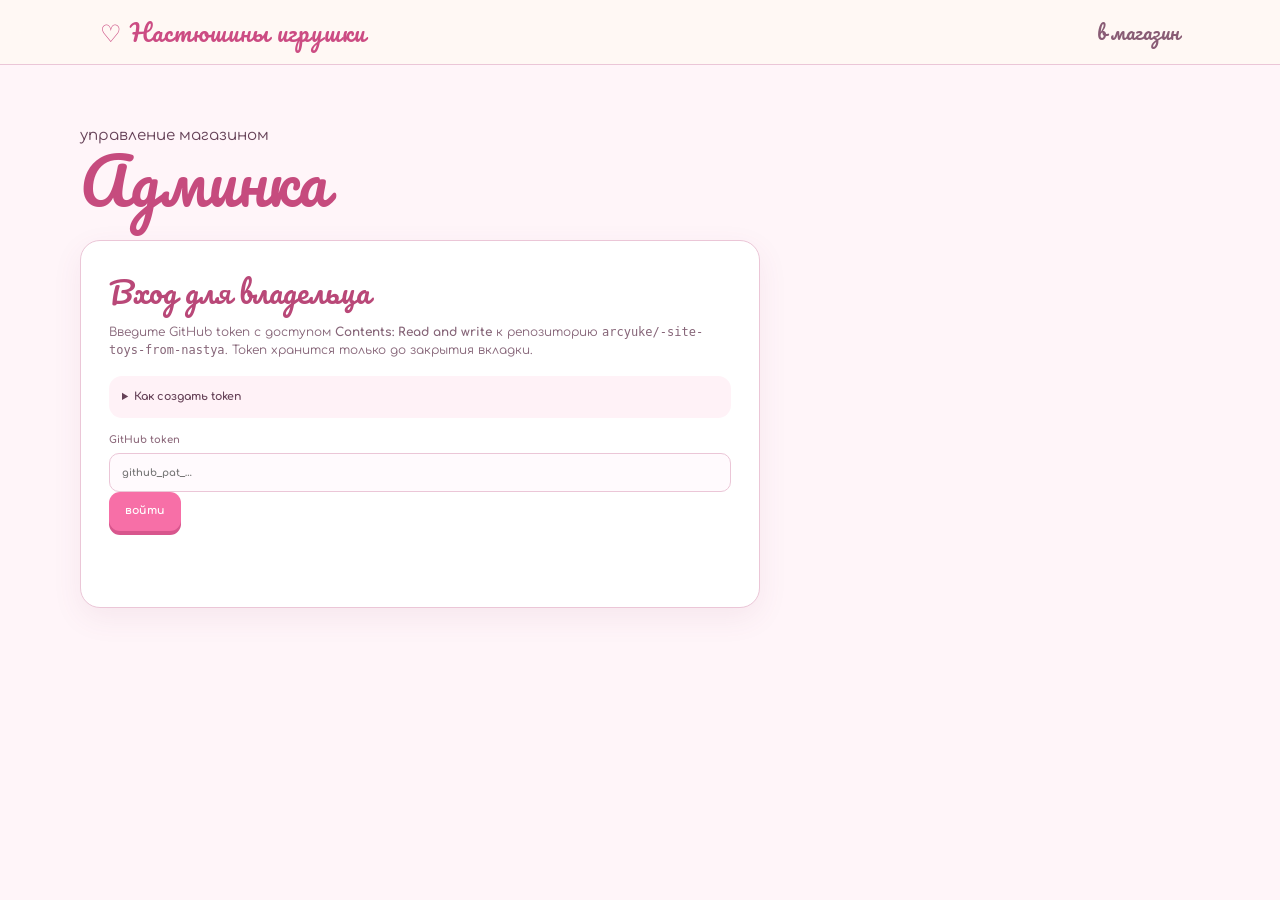
==== commit faf6ce20: "Обновить ссылки после переименования репозитория" ====
--- a/admin.html
+++ b/admin.html
@@ -11,8 +11,8 @@
     <div class="admin-heading"><p class="eyebrow">управление магазином</p><h1 class="page-title">Админка</h1></div>
     <section class="login-panel" id="login-panel">
       <h2>Вход для владельца</h2>
-      <p>Введите GitHub token с доступом <strong>Contents: Read and write</strong> к репозиторию <code>arcyuke/-</code>. Token хранится только до закрытия вкладки.</p>
-      <details><summary>Как создать token</summary><ol><li>GitHub → Settings → Developer settings.</li><li>Fine-grained tokens → Generate new token.</li><li>Выберите репозиторий <b>arcyuke/-</b>.</li><li>Repository permissions → Contents → Read and write.</li></ol></details>
+      <p>Введите GitHub token с доступом <strong>Contents: Read and write</strong> к репозиторию <code>arcyuke/-site-toys-from-nastya</code>. Token хранится только до закрытия вкладки.</p>
+      <details><summary>Как создать token</summary><ol><li>GitHub → Settings → Developer settings.</li><li>Fine-grained tokens → Generate new token.</li><li>Выберите репозиторий <b>arcyuke/-site-toys-from-nastya</b>.</li><li>Repository permissions → Contents → Read and write.</li></ol></details>
       <label>GitHub token<input id="token" type="password" autocomplete="off" placeholder="github_pat_…"></label>
       <button class="admin-button" id="login" type="button">войти</button><p class="admin-message" id="login-message"></p>
     </section>
